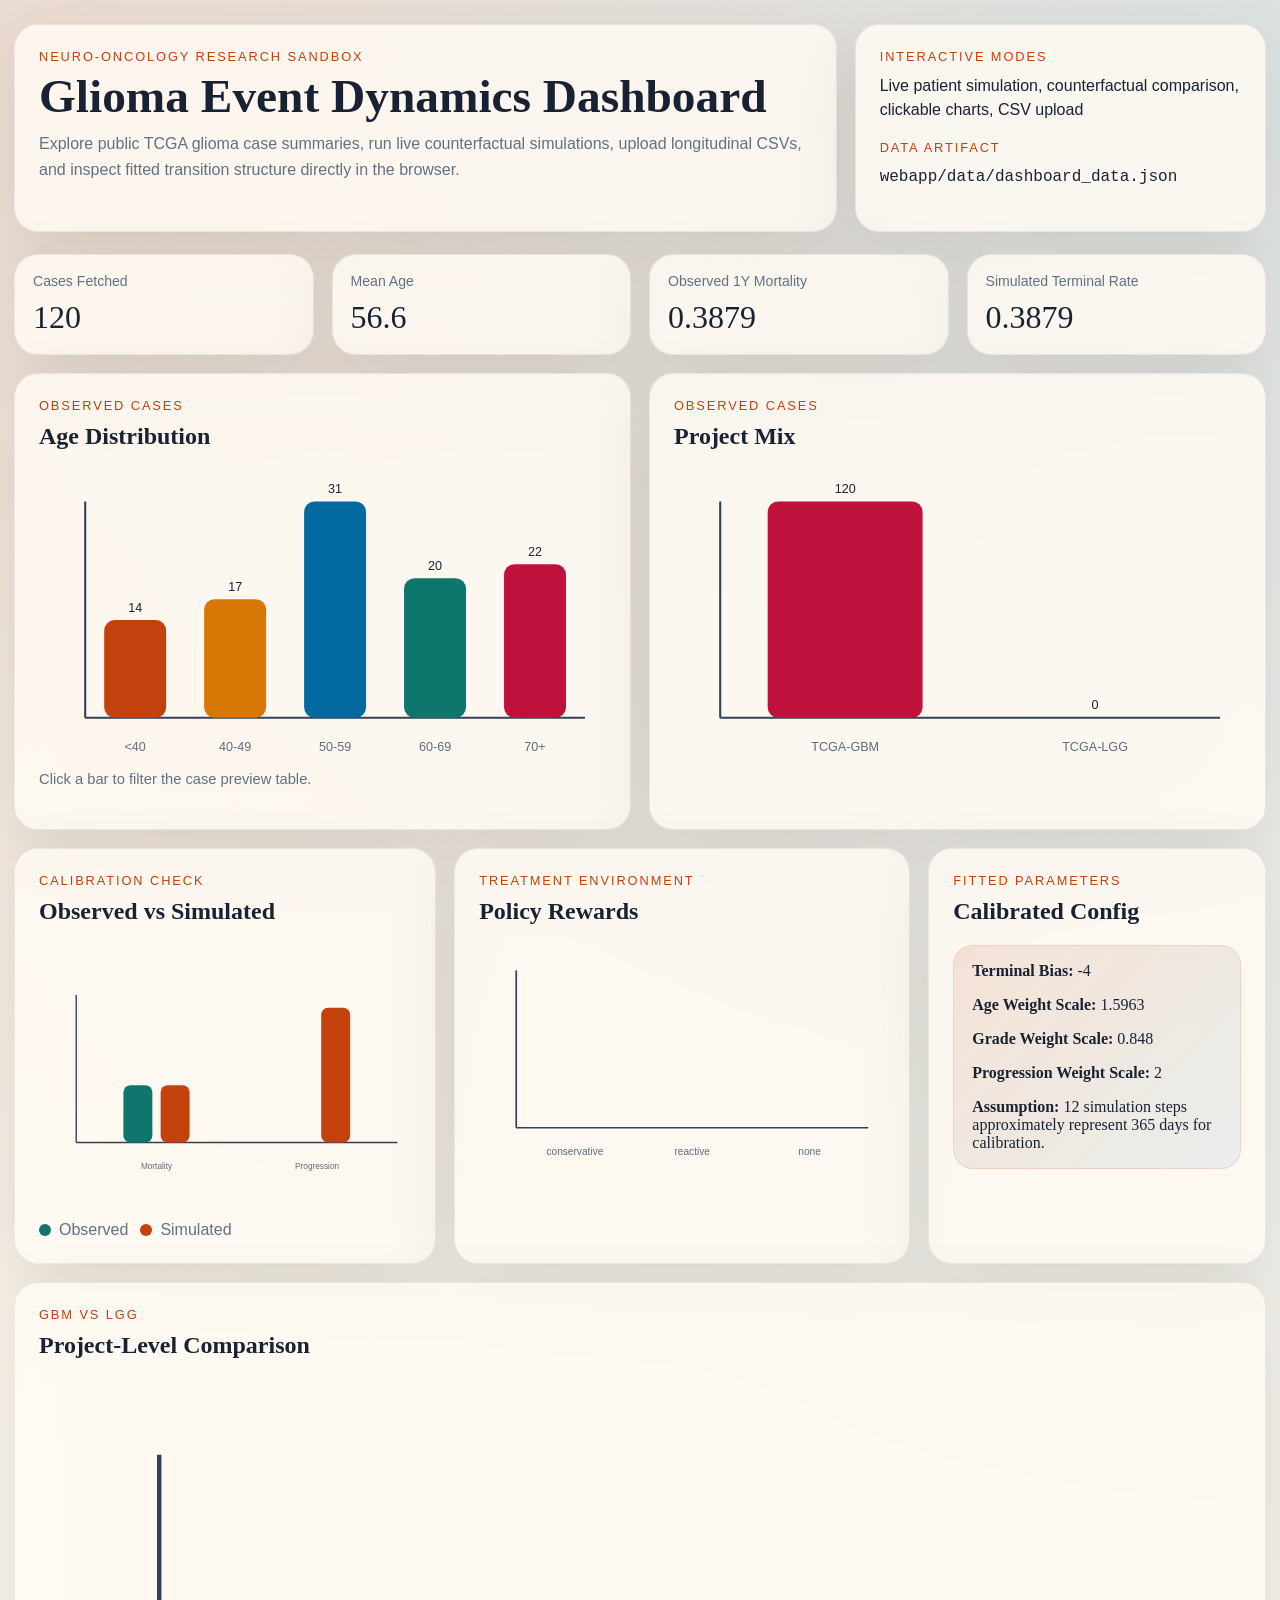
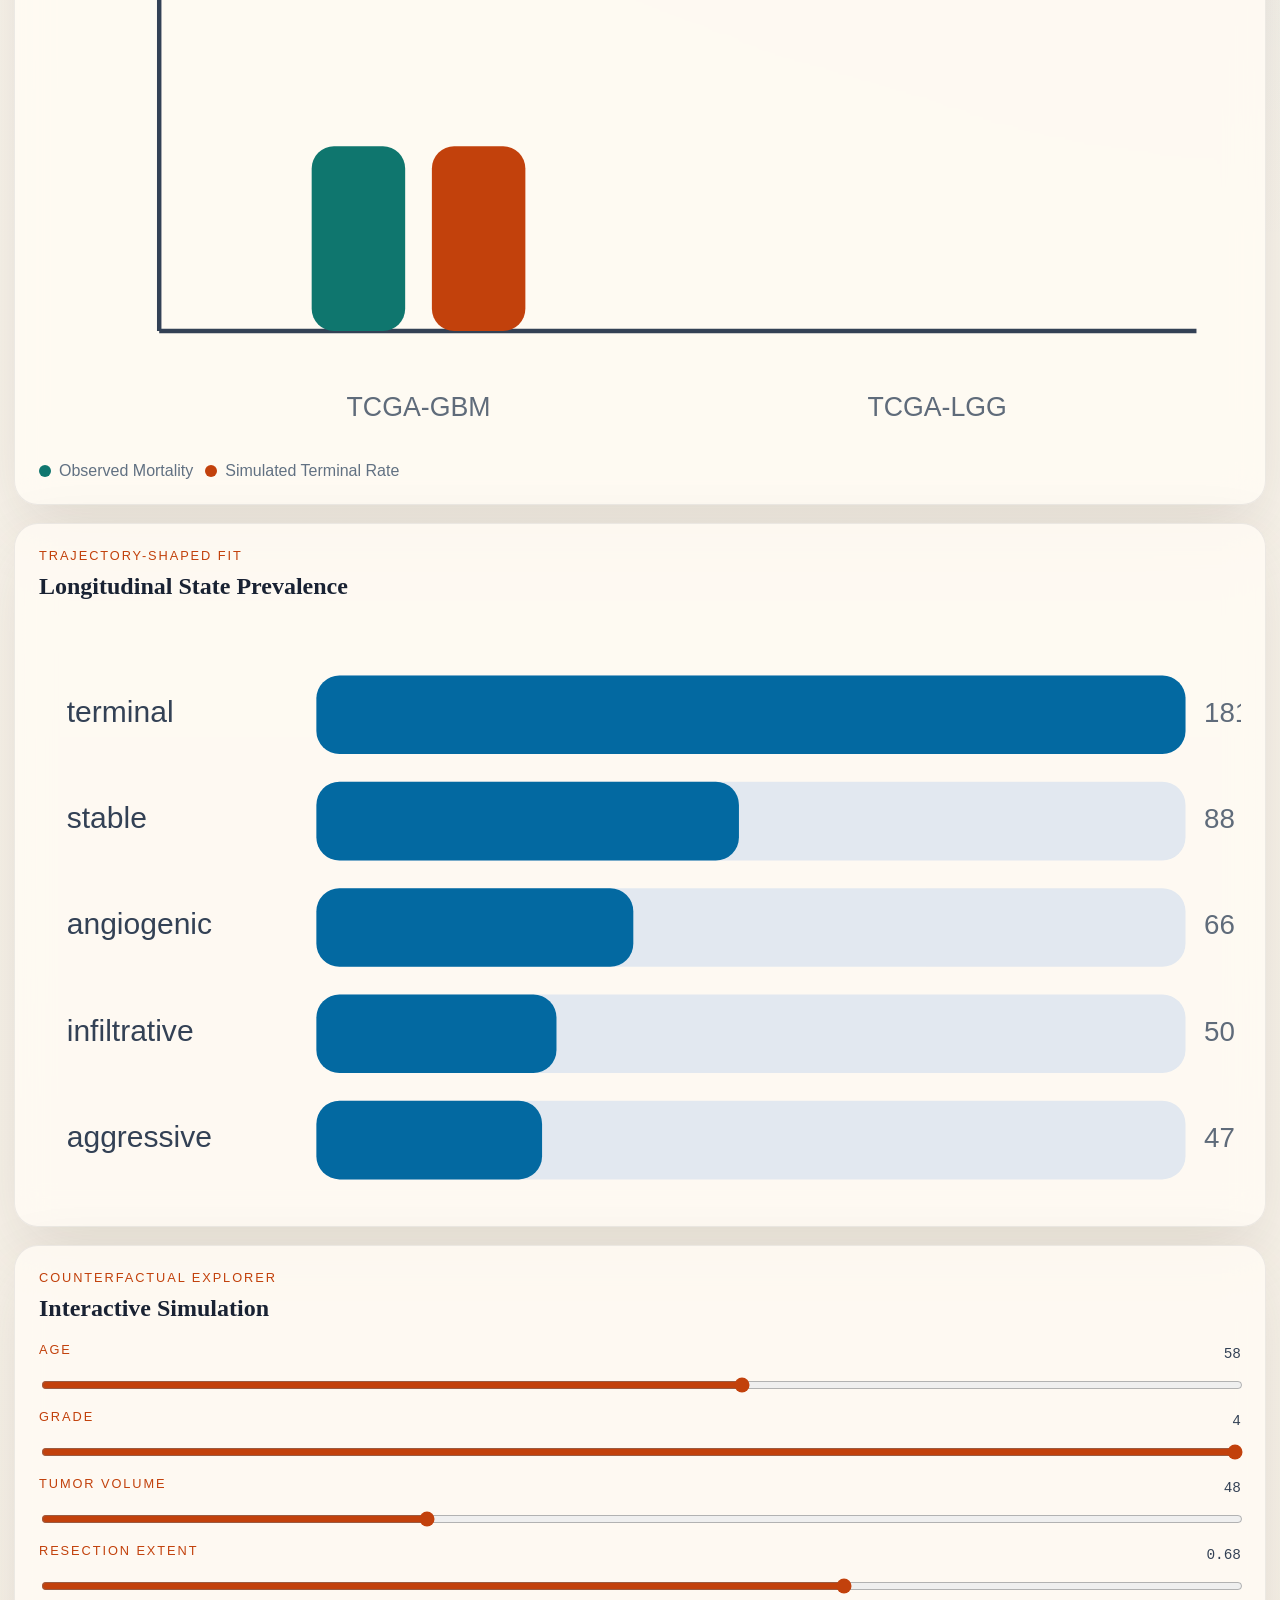
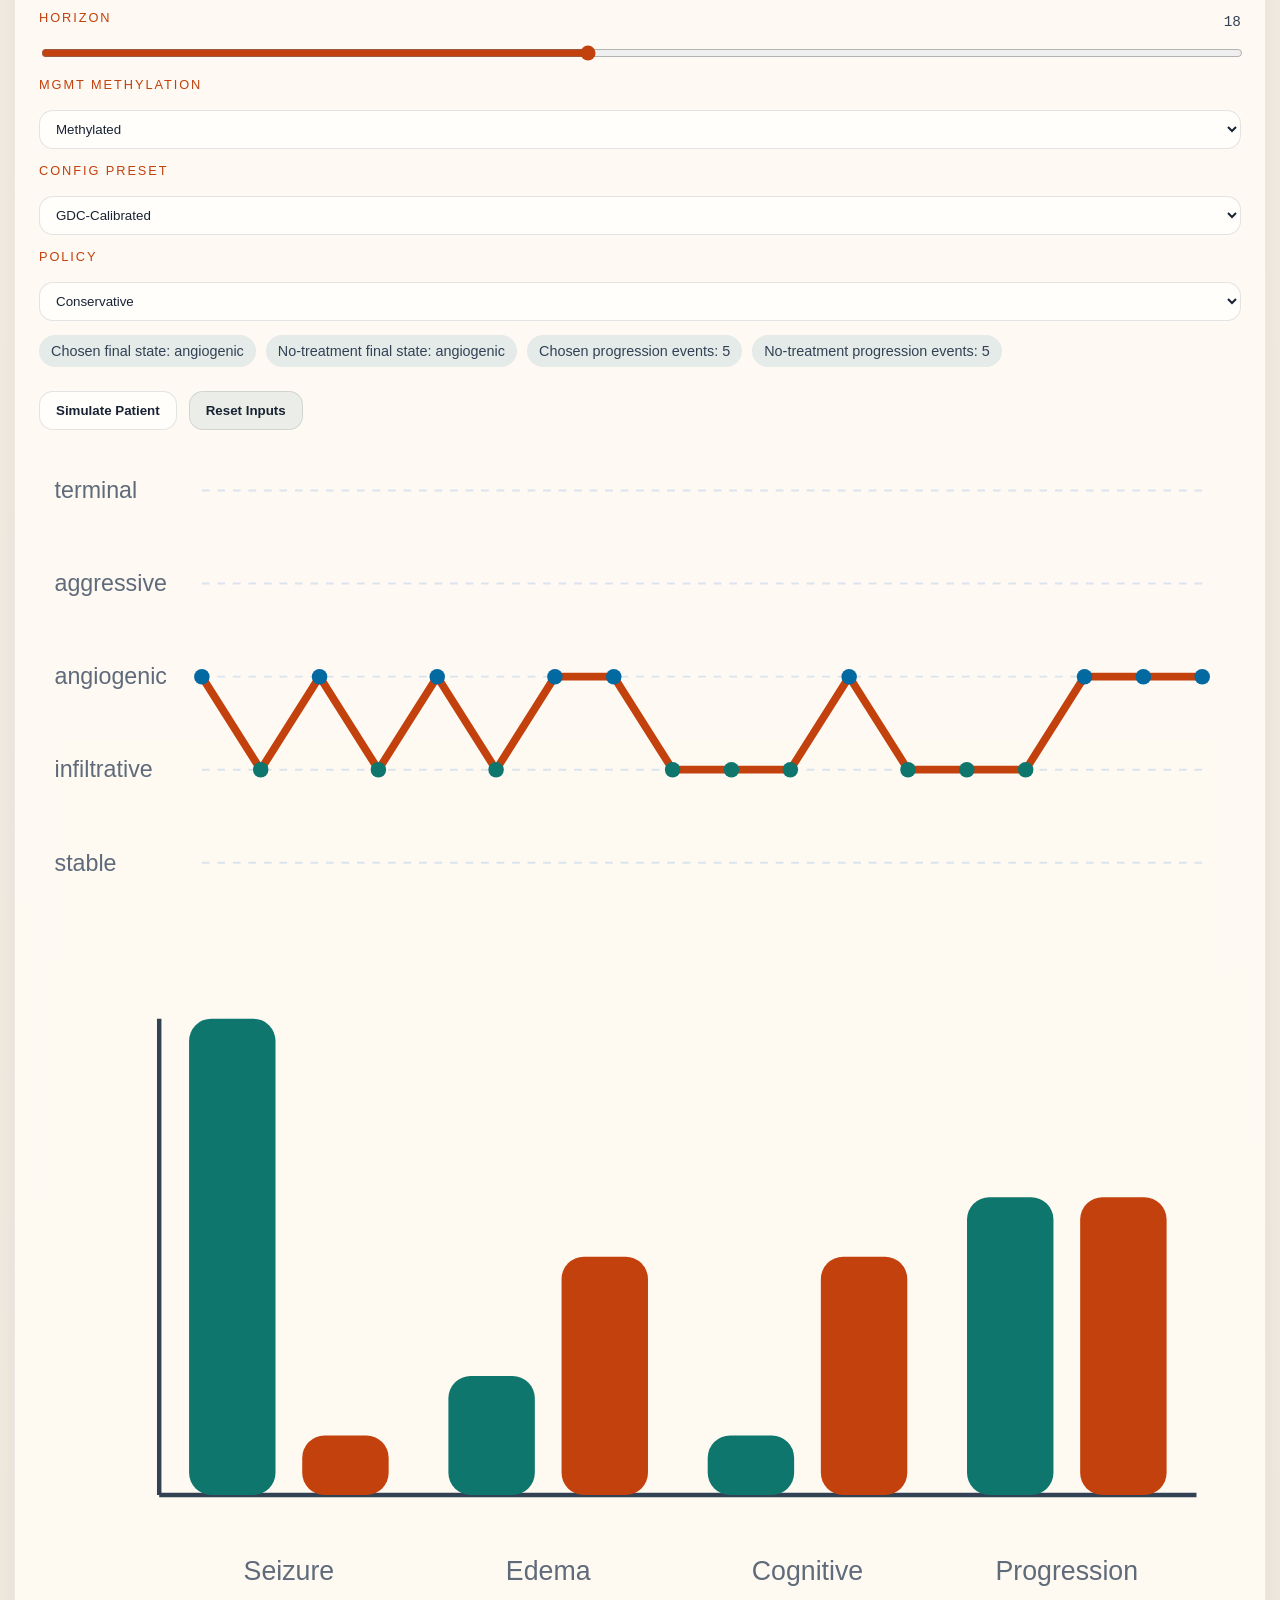
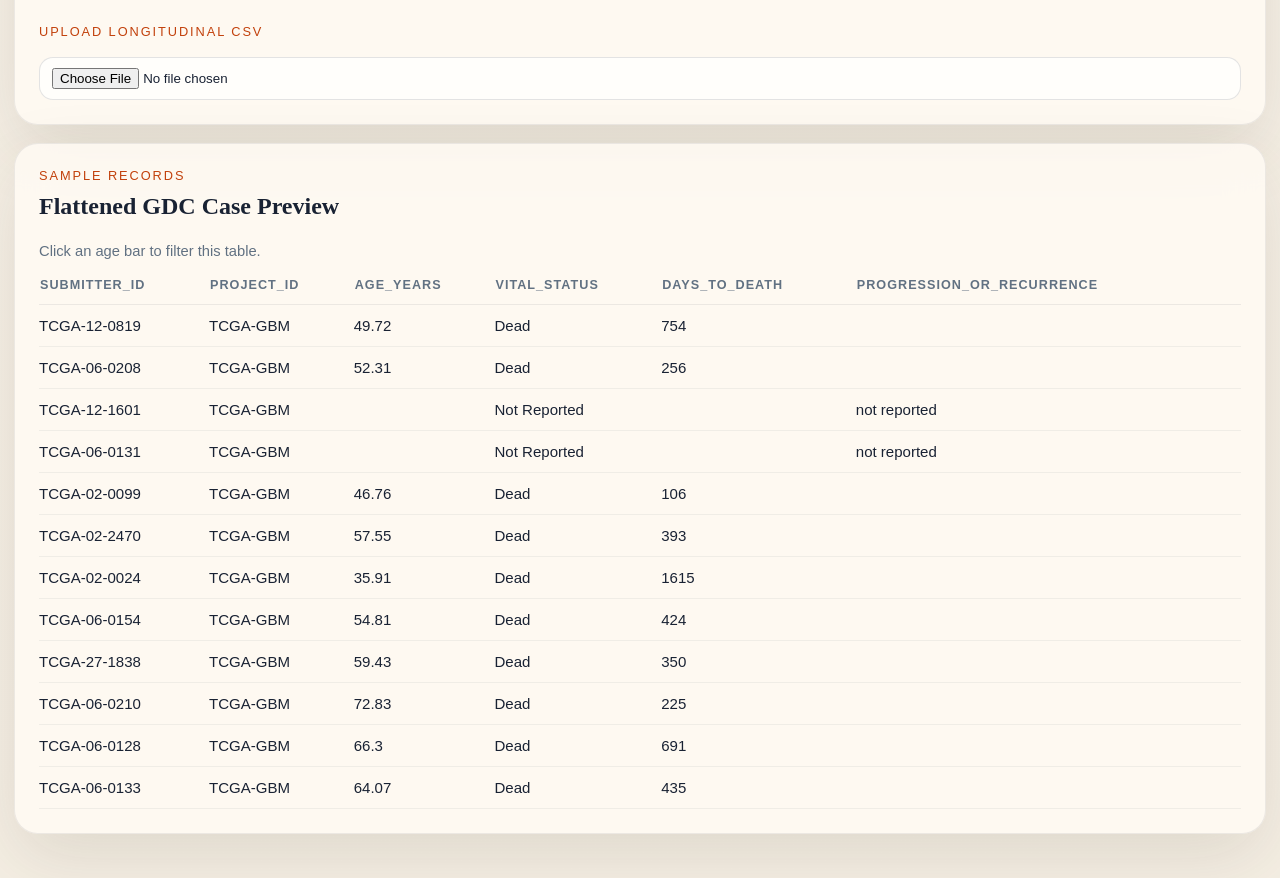
==== webapp/index.html @ c18ee6cf "Build glioma event dynamics dashboard and deployment" ====
<!doctype html>
<html lang="en">
  <head>
    <meta charset="UTF-8" />
    <meta name="viewport" content="width=device-width, initial-scale=1.0" />
    <title>Glioma Event Dynamics Dashboard</title>
    <link rel="stylesheet" href="./styles.css" />
  </head>
  <body>
    <div class="page-shell">
      <header class="hero">
        <div class="hero-copy">
          <p class="eyebrow">Neuro-Oncology Research Sandbox</p>
          <h1>Glioma Event Dynamics Dashboard</h1>
          <p class="lede">
            Explore public TCGA glioma case summaries, run live counterfactual simulations,
            upload longitudinal CSVs, and inspect fitted transition structure directly in the browser.
          </p>
        </div>
        <div class="hero-panel">
          <p class="hero-label">Interactive Modes</p>
          <p class="hero-value">Live patient simulation, counterfactual comparison, clickable charts, CSV upload</p>
          <p class="hero-label">Data Artifact</p>
          <p class="hero-value mono">webapp/data/dashboard_data.json</p>
        </div>
      </header>

      <main id="app">
        <section class="status-card">
          <p>Loading dashboard data...</p>
        </section>
      </main>
    </div>

    <template id="metric-card-template">
      <article class="metric-card">
        <p class="metric-label"></p>
        <p class="metric-value"></p>
      </article>
    </template>

    <div id="chart-tooltip" class="chart-tooltip hidden"></div>
    <script src="./app.js"></script>
  </body>
</html>
---- webapp/styles.css ----
:root {
  --bg: #f5efe4;
  --card: rgba(255, 251, 244, 0.84);
  --ink: #192233;
  --muted: #617182;
  --accent: #c2410c;
  --teal: #0f766e;
  --sky: #0369a1;
  --rose: #be123c;
  --amber: #d97706;
  --slate: #334155;
  --border: rgba(25, 34, 51, 0.08);
  --shadow: 0 24px 70px rgba(65, 50, 31, 0.12);
}
* { box-sizing: border-box; }
body {
  margin: 0;
  font-family: Georgia, "Times New Roman", serif;
  color: var(--ink);
  background:
    radial-gradient(circle at top left, rgba(194, 65, 12, 0.12), transparent 26%),
    radial-gradient(circle at top right, rgba(3, 105, 161, 0.12), transparent 32%),
    linear-gradient(180deg, #fbf7f0 0%, var(--bg) 100%);
}
.page-shell { width: min(1280px, calc(100% - 28px)); margin: 0 auto; padding: 24px 0 44px; }
.hero, .panel-grid, .metrics-grid { display: grid; gap: 18px; }
.hero { grid-template-columns: 2fr 1fr; margin-bottom: 22px; }
.hero-copy, .hero-panel, .panel, .status-card, .metric-card, .table-panel {
  background: var(--card);
  backdrop-filter: blur(18px);
  border: 1px solid var(--border);
  border-radius: 24px;
  box-shadow: var(--shadow);
}
.hero-copy, .hero-panel, .panel, .table-panel, .status-card { padding: 24px; }
.metric-card { padding: 18px; }
.eyebrow, .hero-label, .section-kicker, .control-label {
  margin: 0 0 10px;
  font-size: 0.8rem;
  letter-spacing: 0.15em;
  text-transform: uppercase;
  color: var(--accent);
  font-family: "Trebuchet MS", "Segoe UI", sans-serif;
}
h1, h2, h3, p { margin-top: 0; }
h1 { font-size: clamp(2.4rem, 3.7vw, 4.4rem); line-height: 0.96; margin-bottom: 12px; }
.lede, .hero-value, .metric-label, .control-help, label, td, th, button, input, select {
  font-family: "Trebuchet MS", "Segoe UI", sans-serif;
}
.lede { max-width: 52rem; color: var(--muted); line-height: 1.6; }
.hero-value { color: var(--ink); line-height: 1.5; margin-bottom: 18px; }
.mono { font-family: Consolas, "Courier New", monospace; }
#app { display: grid; gap: 18px; }
.metrics-grid { grid-template-columns: repeat(4, minmax(0, 1fr)); }
.panel-grid.two-up { grid-template-columns: repeat(2, minmax(0, 1fr)); }
.panel-grid.three-up { grid-template-columns: 1.25fr 1fr 1fr; }
.panel-grid.interactive { grid-template-columns: 1.1fr 1.4fr; }
.chart { width: 100%; min-height: 260px; }
.mini-chart { min-height: 220px; }
.metric-label { color: var(--muted); font-size: 0.88rem; margin-bottom: 10px; }
.metric-value { font-size: 2rem; margin: 0; }
.legend { display: flex; flex-wrap: wrap; gap: 12px; margin-top: 12px; font-family: "Trebuchet MS", "Segoe UI", sans-serif; color: var(--muted); }
.legend-item { display: flex; align-items: center; gap: 8px; }
.legend-swatch { width: 12px; height: 12px; border-radius: 999px; }
.callout {
  background: linear-gradient(135deg, rgba(194, 65, 12, 0.12), rgba(3, 105, 161, 0.08));
  border: 1px solid rgba(194, 65, 12, 0.12);
  border-radius: 20px;
  padding: 16px 18px;
  color: var(--ink);
}
.callout p:last-child { margin-bottom: 0; }
.controls-grid, .stack { display: grid; gap: 14px; }
.control { display: grid; gap: 8px; }
.control-inline { display: flex; justify-content: space-between; align-items: center; gap: 10px; }
.control-value { font-family: Consolas, "Courier New", monospace; color: var(--slate); font-size: 0.9rem; }
input[type="range"] { width: 100%; accent-color: var(--accent); }
input[type="file"], select, button {
  border-radius: 14px;
  border: 1px solid rgba(25, 34, 51, 0.12);
  background: rgba(255, 255, 255, 0.72);
  color: var(--ink);
}
input[type="file"], select { padding: 10px 12px; }
.button-row { display: flex; flex-wrap: wrap; gap: 12px; }
button { padding: 11px 16px; font-weight: 600; cursor: pointer; transition: transform 0.15s ease, background 0.15s ease; }
button:hover { transform: translateY(-1px); background: rgba(254, 215, 170, 0.6); }
.subtle-button { background: rgba(15, 118, 110, 0.08); }
.control-help, .small-note, .chart-note, .filter-banner {
  color: var(--muted);
  font-size: 0.92rem;
  line-height: 1.5;
  font-family: "Trebuchet MS", "Segoe UI", sans-serif;
}
.badge-row { display: flex; flex-wrap: wrap; gap: 10px; margin-bottom: 10px; }
.badge {
  padding: 8px 12px;
  border-radius: 999px;
  background: rgba(3, 105, 161, 0.1);
  color: var(--slate);
  font-family: "Trebuchet MS", "Segoe UI", sans-serif;
  font-size: 0.9rem;
}
table { width: 100%; border-collapse: collapse; }
thead th {
  text-align: left;
  font-size: 0.79rem;
  letter-spacing: 0.08em;
  text-transform: uppercase;
  color: var(--muted);
  padding-bottom: 12px;
  border-bottom: 1px solid var(--border);
}
tbody td {
  padding: 12px 0;
  border-bottom: 1px solid rgba(25, 34, 51, 0.06);
  font-size: 0.94rem;
}
.chart-tooltip {
  position: fixed;
  z-index: 20;
  pointer-events: none;
  background: rgba(25, 34, 51, 0.94);
  color: #fff;
  padding: 10px 12px;
  border-radius: 12px;
  font-size: 0.84rem;
  line-height: 1.4;
  font-family: "Trebuchet MS", "Segoe UI", sans-serif;
  box-shadow: 0 18px 40px rgba(0, 0, 0, 0.22);
}
.hidden { display: none; }
@media (max-width: 1080px) {
  .hero, .metrics-grid, .panel-grid.two-up, .panel-grid.three-up, .panel-grid.interactive {
    grid-template-columns: 1fr;
  }
}
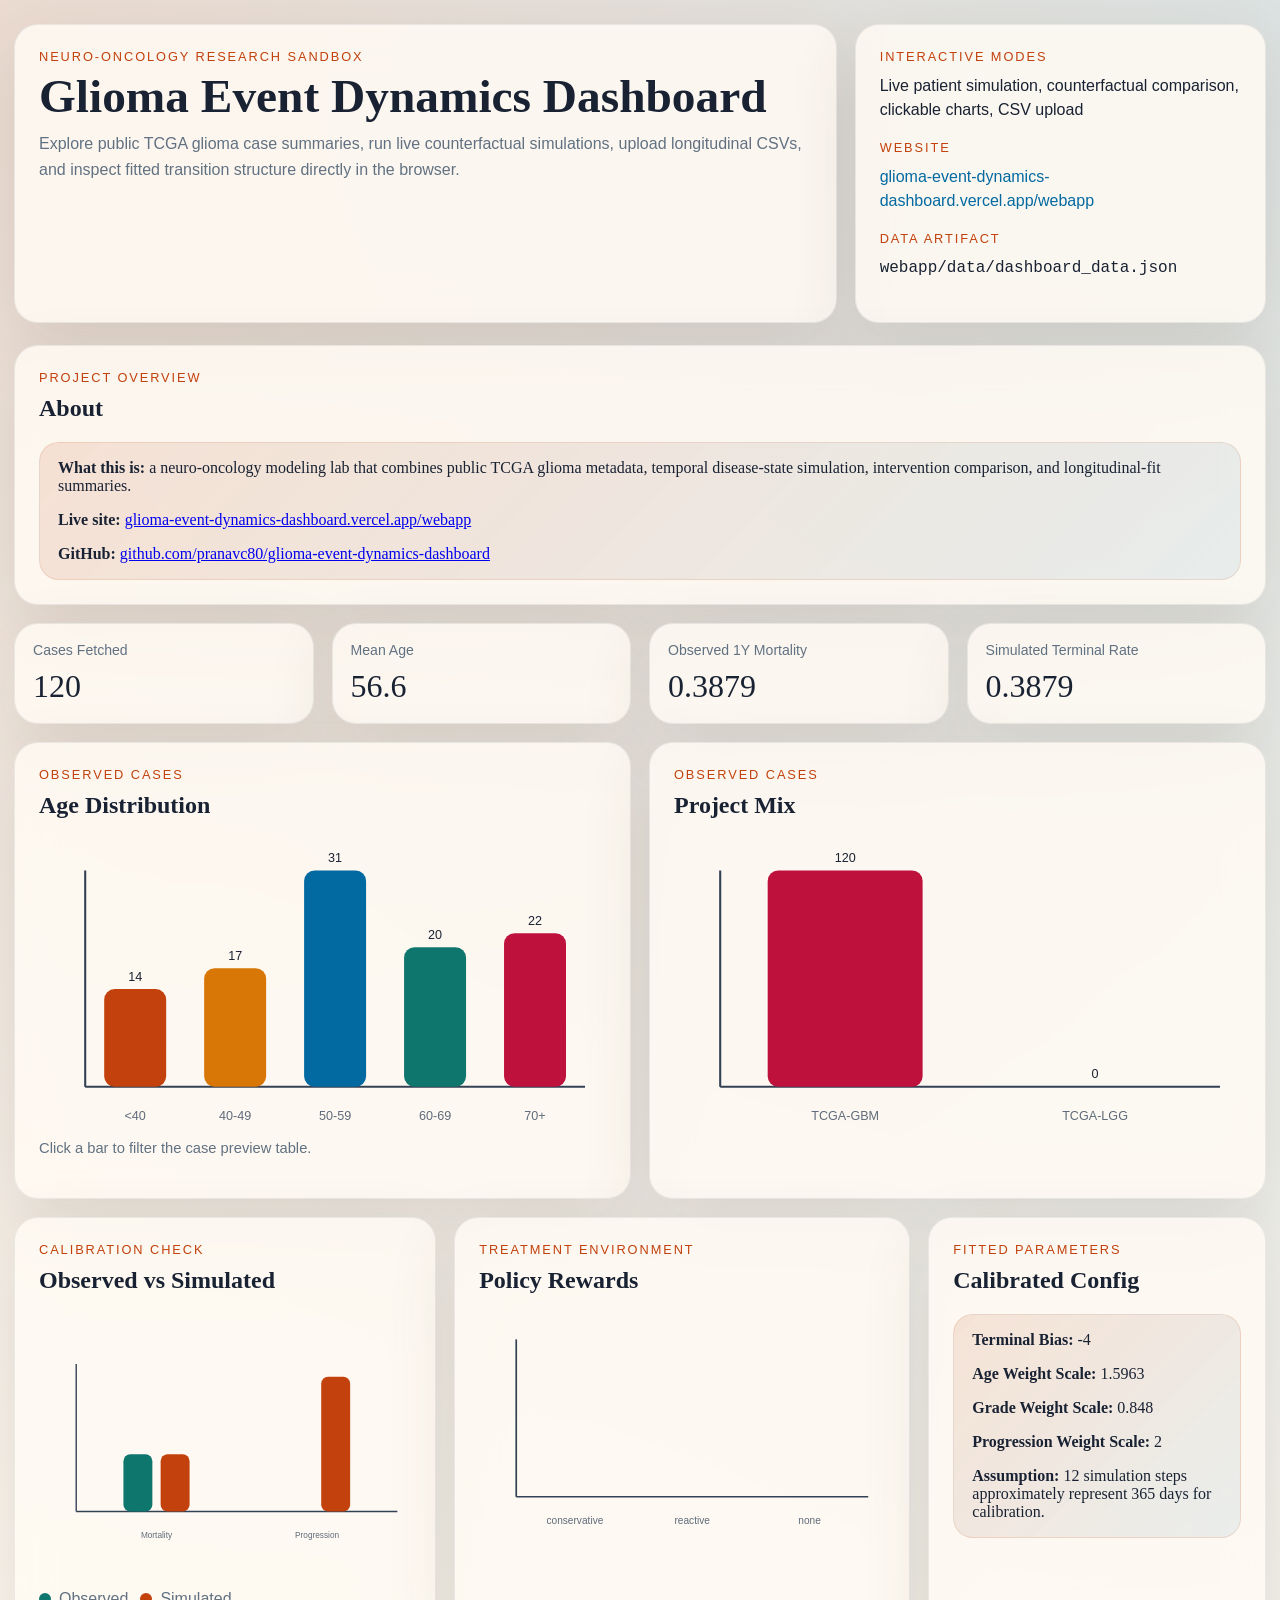
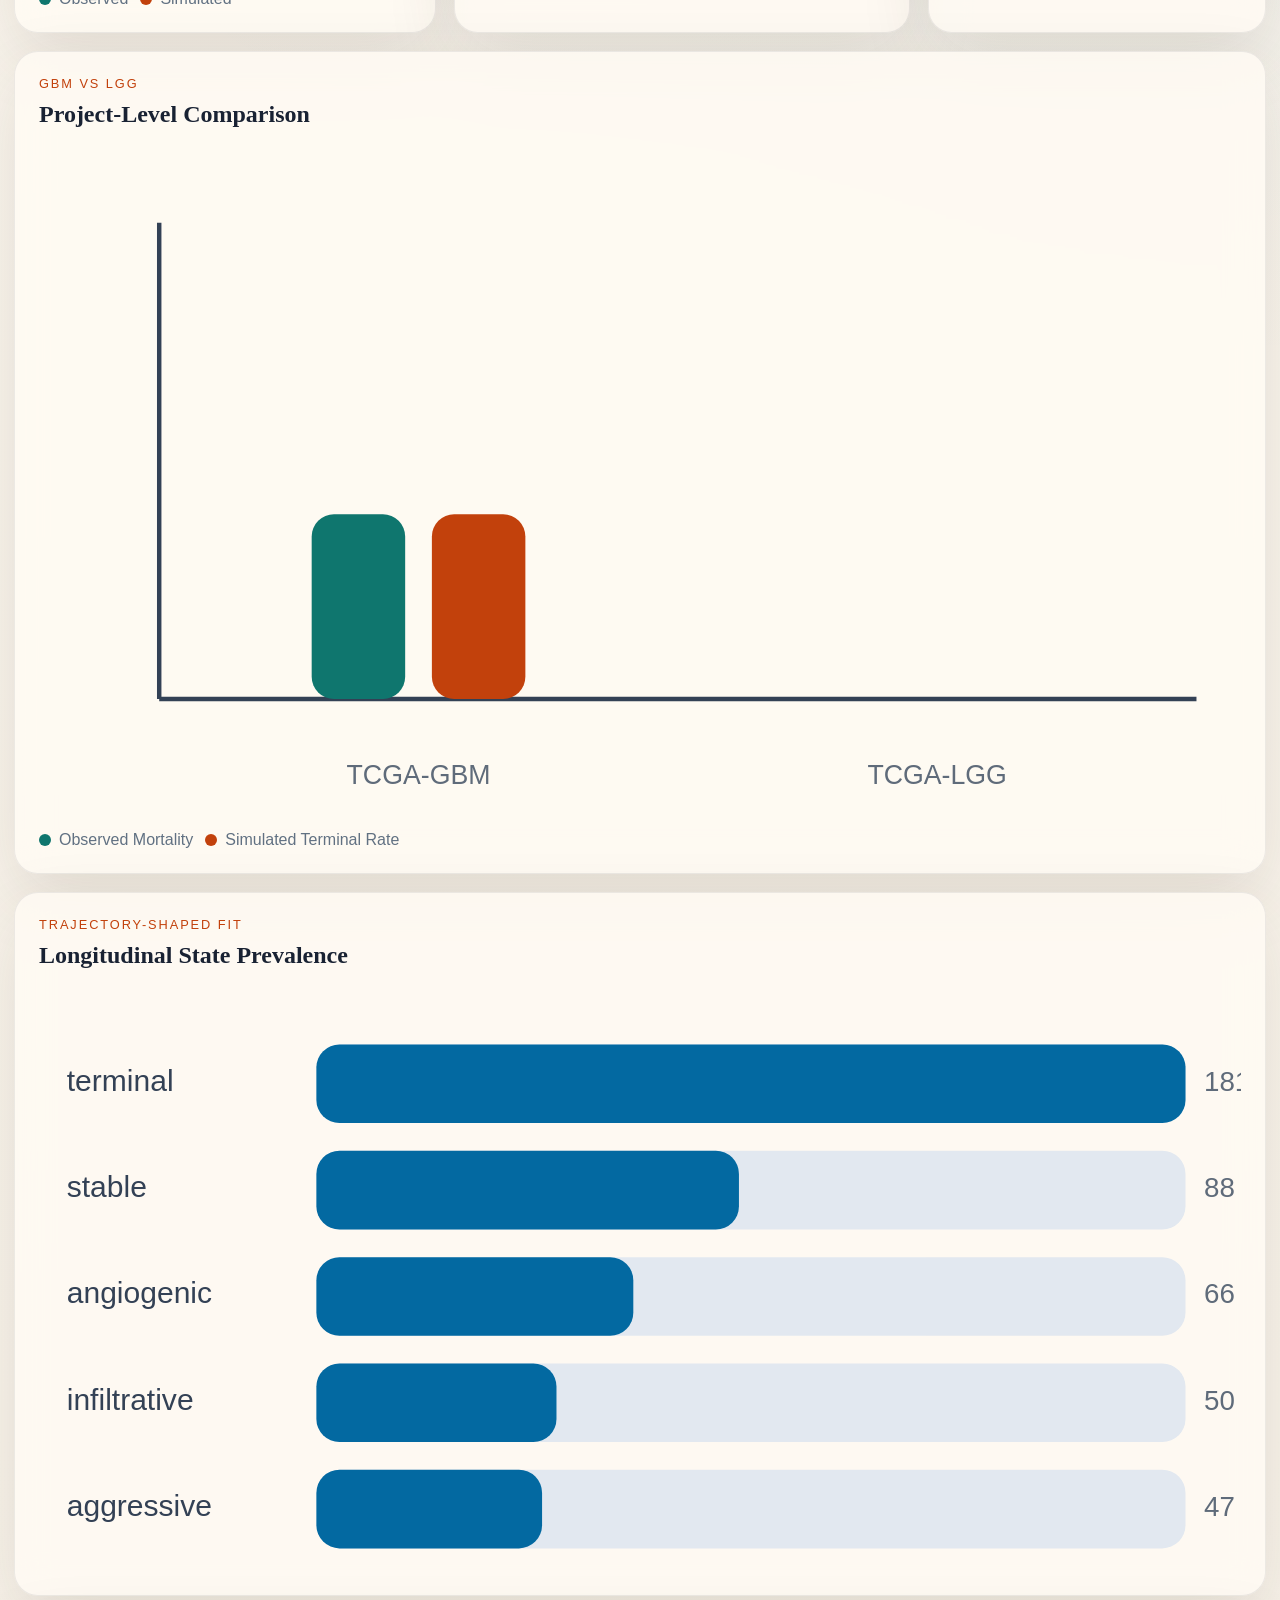
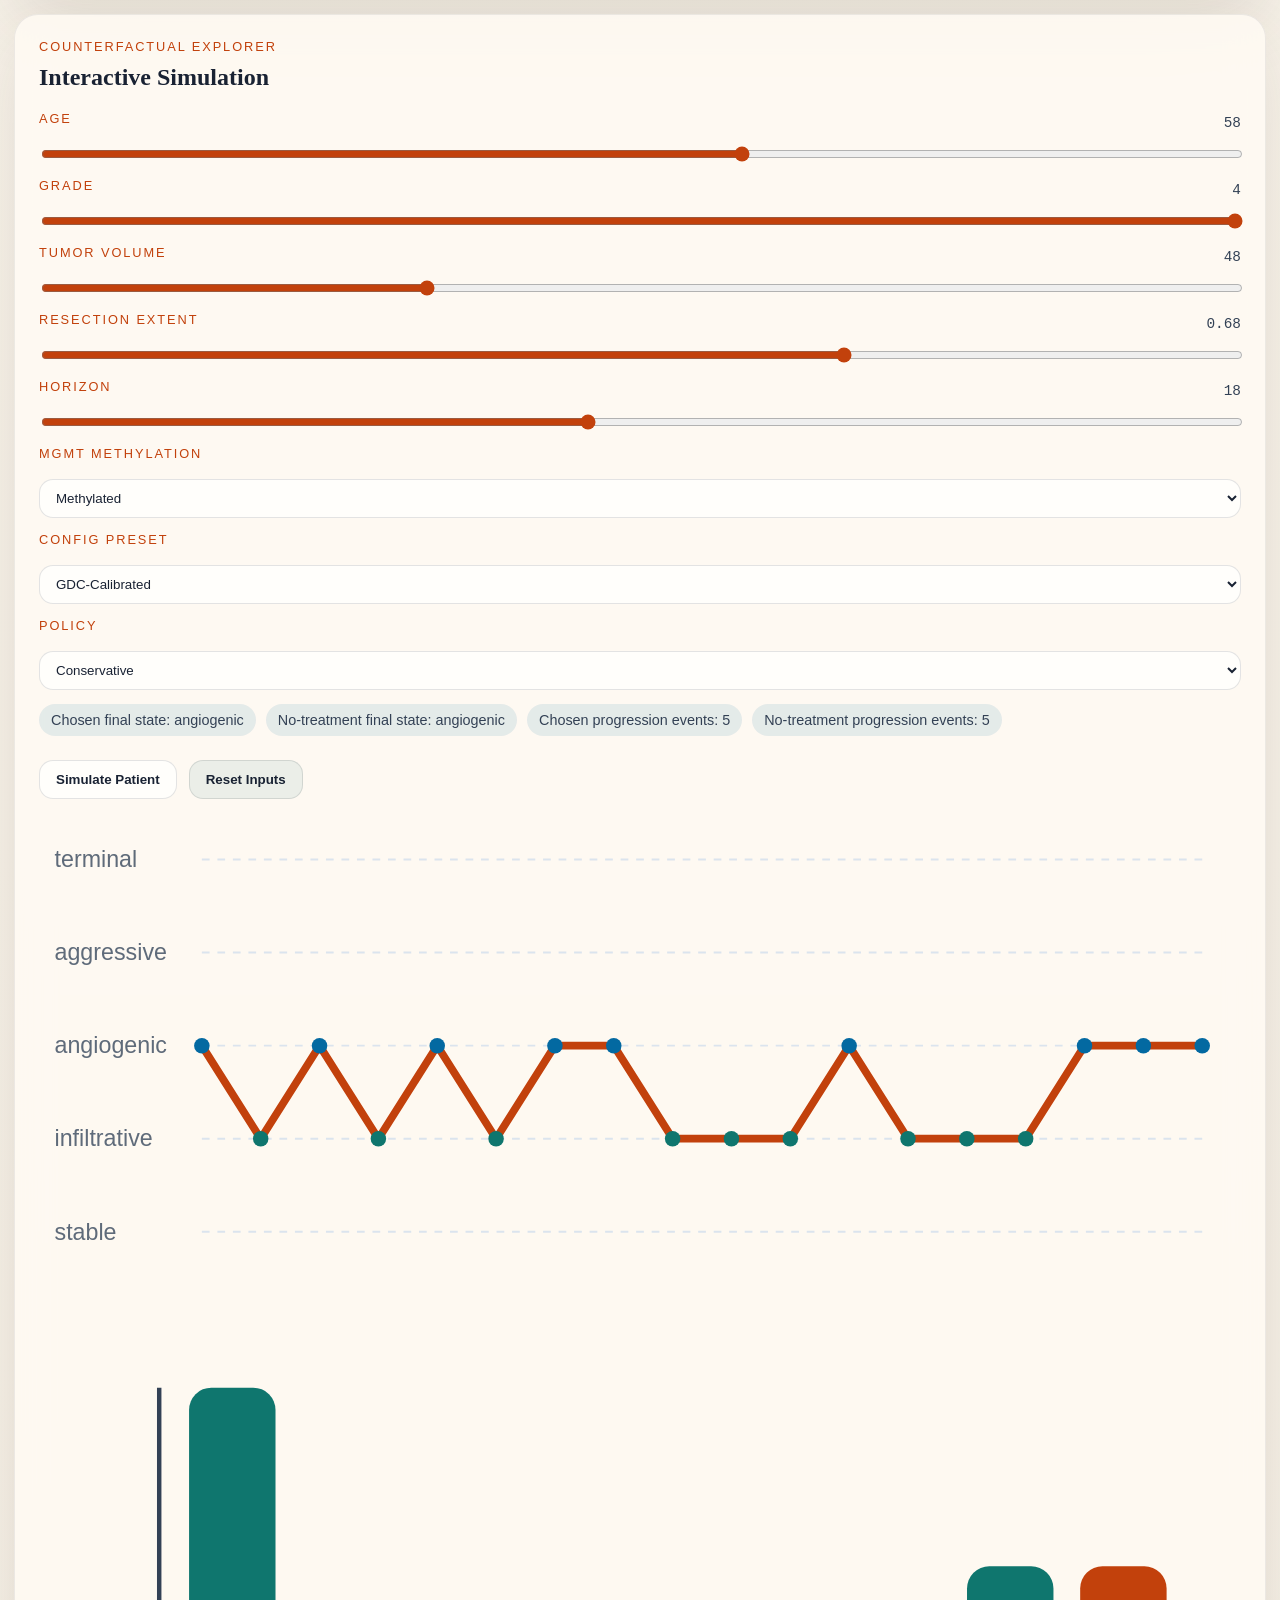
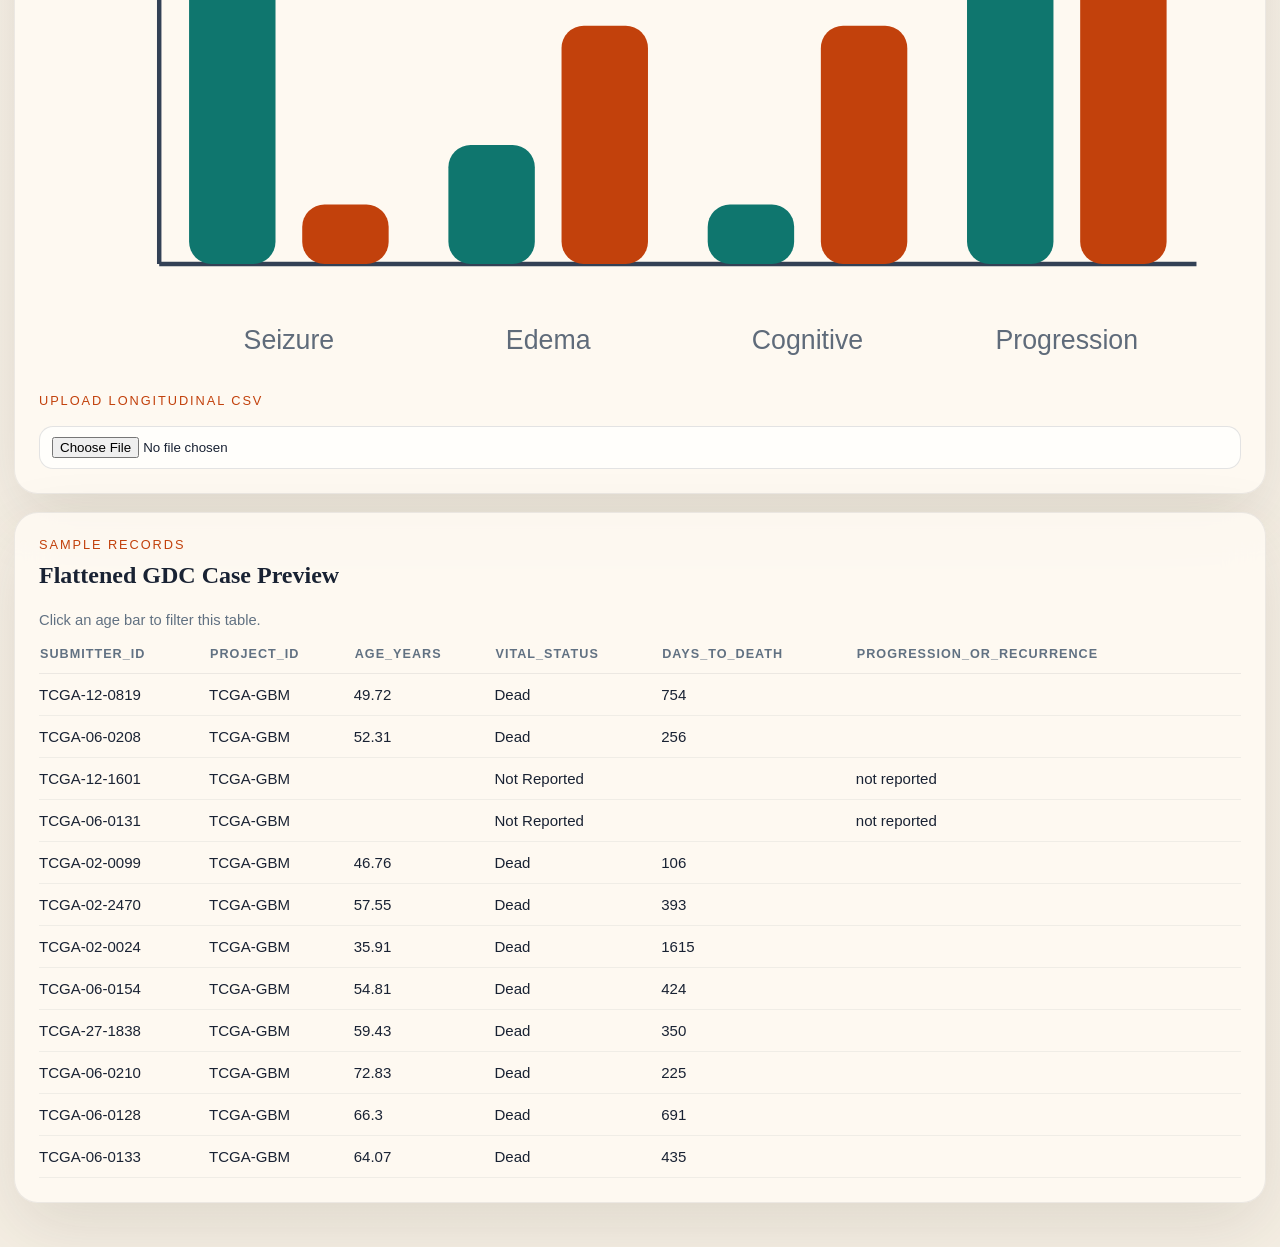
==== commit f586e397: "Add about section and website links" ====
--- a/webapp/index.html
+++ b/webapp/index.html
@@ -20,6 +20,8 @@
         <div class="hero-panel">
           <p class="hero-label">Interactive Modes</p>
           <p class="hero-value">Live patient simulation, counterfactual comparison, clickable charts, CSV upload</p>
+          <p class="hero-label">Website</p>
+          <p class="hero-value"><a href="https://glioma-event-dynamics-dashboard.vercel.app/webapp" target="_blank" rel="noreferrer">glioma-event-dynamics-dashboard.vercel.app/webapp</a></p>
           <p class="hero-label">Data Artifact</p>
           <p class="hero-value mono">webapp/data/dashboard_data.json</p>
         </div>
--- a/webapp/styles.css
+++ b/webapp/styles.css
@@ -47,6 +47,8 @@
 .lede, .hero-value, .metric-label, .control-help, label, td, th, button, input, select {
   font-family: "Trebuchet MS", "Segoe UI", sans-serif;
 }
+.hero-value a { color: var(--sky); text-decoration: none; }
+.hero-value a:hover { text-decoration: underline; }
 .lede { max-width: 52rem; color: var(--muted); line-height: 1.6; }
 .hero-value { color: var(--ink); line-height: 1.5; margin-bottom: 18px; }
 .mono { font-family: Consolas, "Courier New", monospace; }
